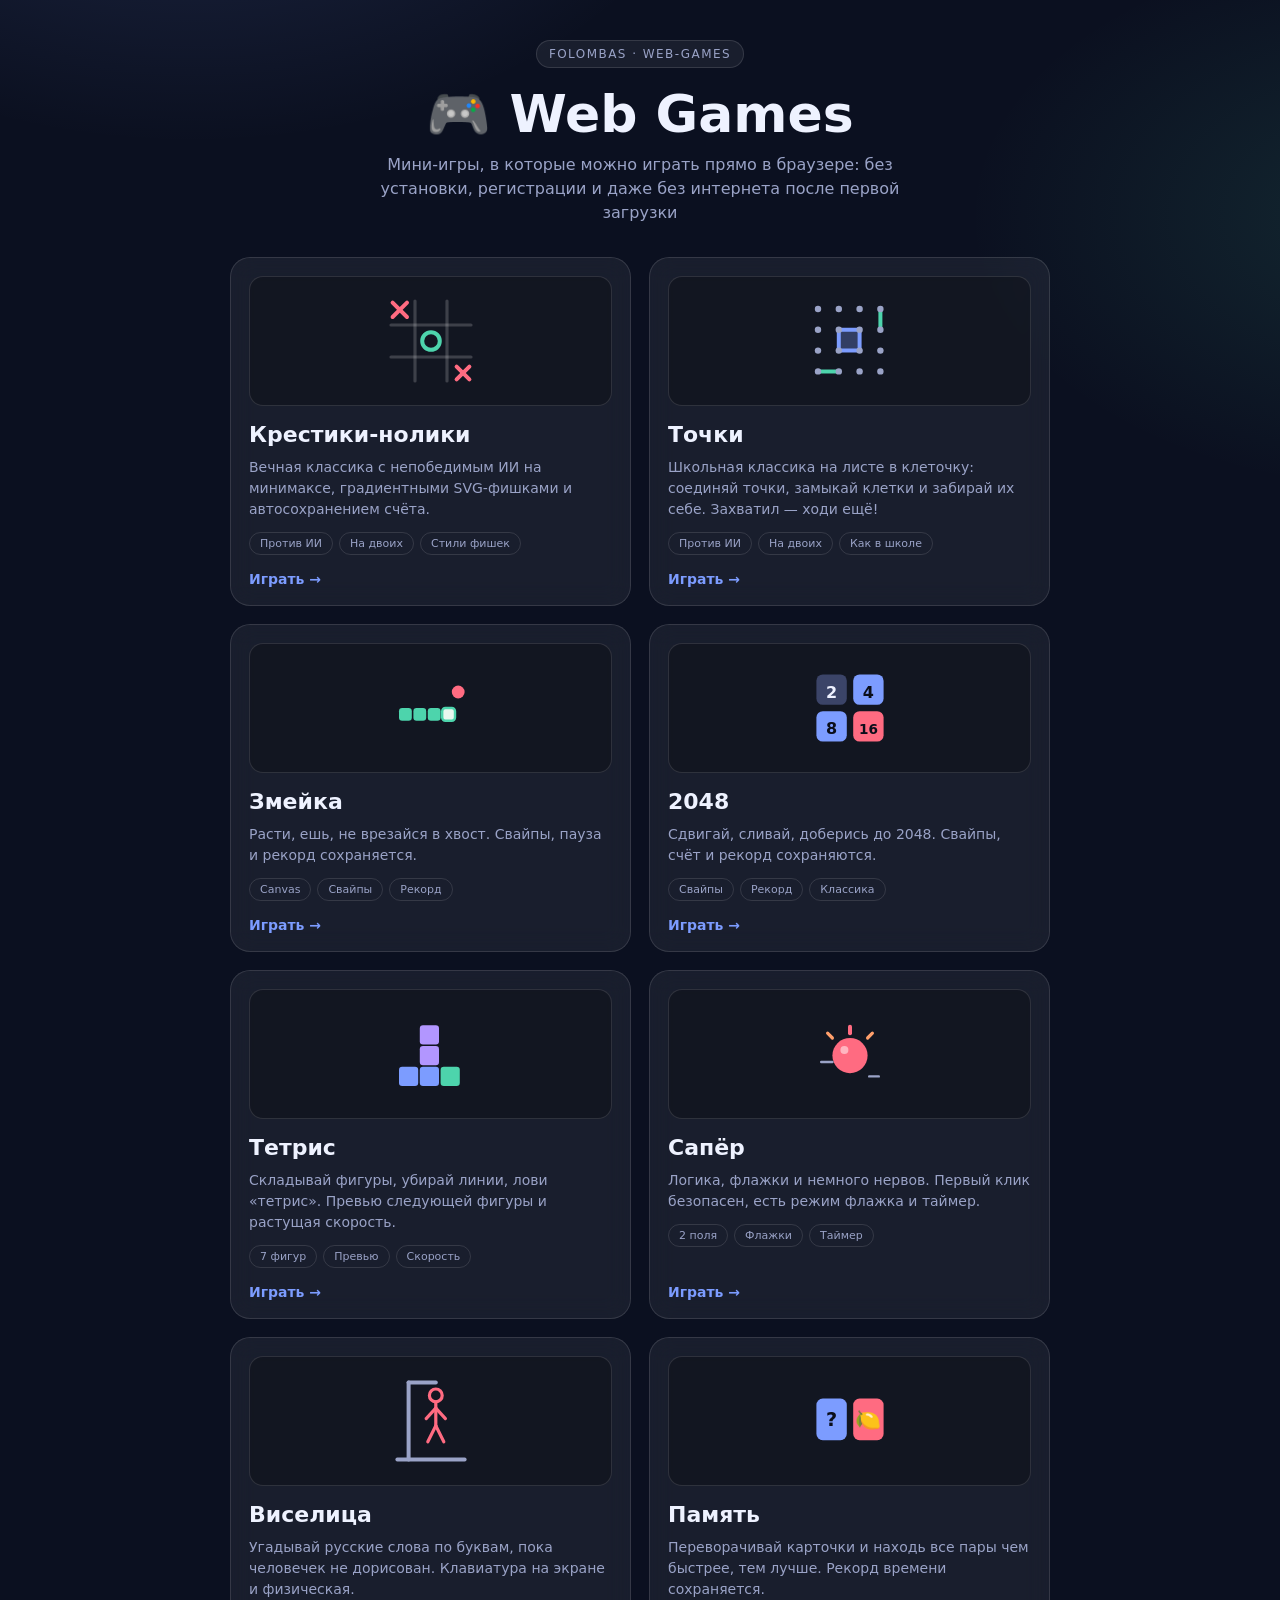
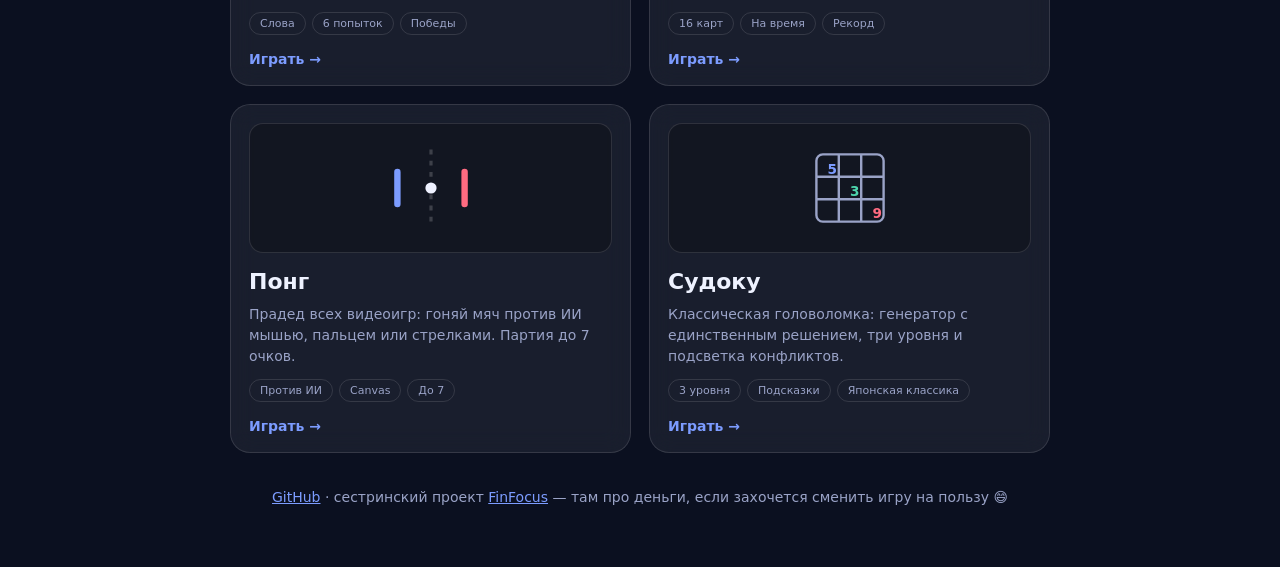
==== index.html @ eaa2ab0a "Feat(lobby): add Memory/Pong/Sudoku cards, drop «soon»" ====
<!doctype html>
<html lang="ru">
<head>
  <meta charset="utf-8" />
  <meta name="viewport" content="width=device-width, initial-scale=1" />
  <title>Web Games — коллекция мини-игр</title>
  <meta name="description" content="Лобби коллекции веб-игр: крестики-нолики с непобедимым ИИ и школьная классика «Точки». Без установки и регистрации." />
  <link rel="canonical" href="https://folombas.github.io/web-games/" />
  <link rel="icon" href="data:image/svg+xml,<svg xmlns=%27http://www.w3.org/2000/svg%27 viewBox=%270 0 100 100%27><text y=%27.9em%27 font-size=%2790%27>🎮</text></svg>" />
  <link rel="stylesheet" href="styles.css" />
</head>
<body>
  <a class="skip-link" href="#main">Перейти к содержимому</a>
  <main class="app" id="main">
    <header class="app__header">
      <span class="app__badge">folombas · web-games</span>
      <h1 class="app__title">🎮 Web Games</h1>
      <p class="app__subtitle">Мини-игры, в которые можно играть прямо в браузере: без установки, регистрации и даже без интернета после первой загрузки</p>
    </header>

    <section class="cards" aria-label="Игры коллекции">
      <a class="card card--playable" href="tic-tac-toe/">
        <div class="card__preview">
          <svg viewBox="0 0 120 120" class="preview-svg" aria-hidden="true">
            <line x1="40" y1="10" x2="40" y2="110" stroke="rgba(255,255,255,0.18)" stroke-width="4" stroke-linecap="round"/>
            <line x1="80" y1="10" x2="80" y2="110" stroke="rgba(255,255,255,0.18)" stroke-width="4" stroke-linecap="round"/>
            <line x1="10" y1="40" x2="110" y2="40" stroke="rgba(255,255,255,0.18)" stroke-width="4" stroke-linecap="round"/>
            <line x1="10" y1="80" x2="110" y2="80" stroke="rgba(255,255,255,0.18)" stroke-width="4" stroke-linecap="round"/>
            <g stroke="#ff6b81" stroke-width="5" stroke-linecap="round">
              <line x1="12" y1="12" x2="30" y2="30"/>
              <line x1="30" y1="12" x2="12" y2="30"/>
            </g>
            <circle cx="60" cy="60" r="11" stroke="#4dd4ac" stroke-width="5" fill="none"/>
            <g stroke="#ff6b81" stroke-width="5" stroke-linecap="round">
              <line x1="92" y1="92" x2="108" y2="108"/>
              <line x1="108" y1="92" x2="92" y2="108"/>
            </g>
          </svg>
        </div>
        <h2 class="card__title">Крестики-нолики</h2>
        <p class="card__desc">Вечная классика с непобедимым ИИ на минимаксе, градиентными SVG-фишками и автосохранением счёта.</p>
        <ul class="card__tags"><li>Против ИИ</li><li>На двоих</li><li>Стили фишек</li></ul>
        <span class="card__cta">Играть →</span>
      </a>

      <a class="card card--playable" href="dots/">
        <div class="card__preview">
          <svg viewBox="0 0 120 120" class="preview-svg" aria-hidden="true">
            <rect x="47" y="47" width="26" height="26" rx="5" fill="rgba(124,156,255,0.30)"/>
            <g stroke="#7c9cff" stroke-width="5" stroke-linecap="round">
              <line x1="46" y1="46" x2="72" y2="46"/>
              <line x1="46" y1="72" x2="72" y2="72"/>
              <line x1="46" y1="46" x2="46" y2="72"/>
              <line x1="72" y1="46" x2="72" y2="72"/>
            </g>
            <g stroke="#4dd4ac" stroke-width="5" stroke-linecap="round">
              <line x1="98" y1="20" x2="98" y2="46"/>
              <line x1="20" y1="98" x2="46" y2="98"/>
            </g>
            <g fill="#9aa3c7">
              <circle cx="20" cy="20" r="4"/><circle cx="46" cy="20" r="4"/><circle cx="72" cy="20" r="4"/><circle cx="98" cy="20" r="4"/>
              <circle cx="20" cy="46" r="4"/><circle cx="46" cy="46" r="4"/><circle cx="72" cy="46" r="4"/><circle cx="98" cy="46" r="4"/>
              <circle cx="20" cy="72" r="4"/><circle cx="46" cy="72" r="4"/><circle cx="72" cy="72" r="4"/><circle cx="98" cy="72" r="4"/>
              <circle cx="20" cy="98" r="4"/><circle cx="46" cy="98" r="4"/><circle cx="72" cy="98" r="4"/><circle cx="98" cy="98" r="4"/>
            </g>
          </svg>
        </div>
        <h2 class="card__title">Точки</h2>
        <p class="card__desc">Школьная классика на листе в клеточку: соединяй точки, замыкай клетки и забирай их себе. Захватил — ходи ещё!</p>
        <ul class="card__tags"><li>Против ИИ</li><li>На двоих</li><li>Как в школе</li></ul>
        <span class="card__cta">Играть →</span>
      </a>

      <a class="card card--playable" href="snake/">
        <div class="card__preview">
          <svg viewBox="0 0 120 120" class="preview-svg" aria-hidden="true">
            <g fill="#4dd4ac"><rect x="20" y="60" width="16" height="16" rx="4"/><rect x="38" y="60" width="16" height="16" rx="4"/><rect x="56" y="60" width="16" height="16" rx="4"/></g>
            <rect x="74" y="60" width="16" height="16" rx="4" fill="#eaf7ef" stroke="#4dd4ac" stroke-width="3"/>
            <circle cx="94" cy="40" r="8" fill="#ff6b81"/>
          </svg>
        </div>
        <h2 class="card__title">Змейка</h2>
        <p class="card__desc">Расти, ешь, не врезайся в хвост. Свайпы, пауза и рекорд сохраняется.</p>
        <ul class="card__tags"><li>Canvas</li><li>Свайпы</li><li>Рекорд</li></ul>
        <span class="card__cta">Играть →</span>
      </a>

      <a class="card card--playable" href="2048/">
        <div class="card__preview">
          <svg viewBox="0 0 120 120" class="preview-svg" aria-hidden="true">
            <rect x="18" y="18" width="38" height="38" rx="8" fill="#3b4468"/><text x="37" y="47" text-anchor="middle" font-size="20" font-weight="800" fill="#eef1ff">2</text>
            <rect x="64" y="18" width="38" height="38" rx="8" fill="#7c9cff"/><text x="83" y="47" text-anchor="middle" font-size="20" font-weight="800" fill="#0b0e1a">4</text>
            <rect x="18" y="64" width="38" height="38" rx="8" fill="#7c9cff"/><text x="37" y="93" text-anchor="middle" font-size="20" font-weight="800" fill="#0b0e1a">8</text>
            <rect x="64" y="64" width="38" height="38" rx="8" fill="#ff6b81"/><text x="83" y="93" text-anchor="middle" font-size="17" font-weight="800" fill="#0b0e1a">16</text>
          </svg>
        </div>
        <h2 class="card__title">2048</h2>
        <p class="card__desc">Сдвигай, сливай, доберись до 2048. Свайпы, счёт и рекорд сохраняются.</p>
        <ul class="card__tags"><li>Свайпы</li><li>Рекорд</li><li>Классика</li></ul>
        <span class="card__cta">Играть →</span>
      </a>

      <a class="card card--playable" href="tetris/">
        <div class="card__preview">
          <svg viewBox="0 0 120 120" class="preview-svg" aria-hidden="true">
            <rect x="20" y="76" width="24" height="24" rx="4" fill="#7c9cff"/><rect x="46" y="76" width="24" height="24" rx="4" fill="#7c9cff"/>
            <rect x="46" y="50" width="24" height="24" rx="4" fill="#b296ff"/><rect x="46" y="24" width="24" height="24" rx="4" fill="#b296ff"/>
            <rect x="72" y="76" width="24" height="24" rx="4" fill="#4dd4ac"/>
          </svg>
        </div>
        <h2 class="card__title">Тетрис</h2>
        <p class="card__desc">Складывай фигуры, убирай линии, лови «тетрис». Превью следующей фигуры и растущая скорость.</p>
        <ul class="card__tags"><li>7 фигур</li><li>Превью</li><li>Скорость</li></ul>
        <span class="card__cta">Играть →</span>
      </a>

      <a class="card card--playable" href="minesweeper/">
        <div class="card__preview">
          <svg viewBox="0 0 120 120" class="preview-svg" aria-hidden="true">
            <circle cx="60" cy="62" r="22" fill="#ff6b81"/><path d="M60 34v-8" stroke="#ff6b81" stroke-width="5" stroke-linecap="round"/>
            <path d="M38 40l-6-6M82 40l6-6" stroke="#ff9f6b" stroke-width="4" stroke-linecap="round"/>
            <circle cx="53" cy="55" r="5" fill="#ffffff" opacity="0.5"/>
            <path d="M24 70h14M84 88h12" stroke="#9aa3c7" stroke-width="3" stroke-linecap="round"/>
          </svg>
        </div>
        <h2 class="card__title">Сапёр</h2>
        <p class="card__desc">Логика, флажки и немного нервов. Первый клик безопасен, есть режим флажка и таймер.</p>
        <ul class="card__tags"><li>2 поля</li><li>Флажки</li><li>Таймер</li></ul>
        <span class="card__cta">Играть →</span>
      </a>

      <a class="card card--playable" href="hangman/">
        <div class="card__preview">
          <svg viewBox="0 0 120 120" class="preview-svg" aria-hidden="true">
            <g stroke="#9aa3c7" stroke-width="5" stroke-linecap="round">
              <line x1="18" y1="108" x2="102" y2="108"/>
              <line x1="32" y1="108" x2="32" y2="12"/>
              <line x1="32" y1="12" x2="66" y2="12"/>
            </g>
            <circle cx="66" cy="28" r="8" fill="none" stroke="#ff6b81" stroke-width="4"/>
            <line x1="66" y1="36" x2="66" y2="66" stroke="#ff6b81" stroke-width="4" stroke-linecap="round"/>
            <line x1="66" y1="44" x2="54" y2="57" stroke="#ff6b81" stroke-width="4" stroke-linecap="round"/>
            <line x1="66" y1="44" x2="78" y2="57" stroke="#ff6b81" stroke-width="4" stroke-linecap="round"/>
            <line x1="66" y1="66" x2="56" y2="86" stroke="#ff6b81" stroke-width="4" stroke-linecap="round"/>
            <line x1="66" y1="66" x2="76" y2="86" stroke="#ff6b81" stroke-width="4" stroke-linecap="round"/>
          </svg>
        </div>
        <h2 class="card__title">Виселица</h2>
        <p class="card__desc">Угадывай русские слова по буквам, пока человечек не дорисован. Клавиатура на экране и физическая.</p>
        <ul class="card__tags"><li>Слова</li><li>6 попыток</li><li>Победы</li></ul>
        <span class="card__cta">Играть →</span>
      </a>

      <a class="card card--playable" href="memory/">
        <div class="card__preview">
          <svg viewBox="0 0 120 120" class="preview-svg" aria-hidden="true">
            <rect x="18" y="32" width="38" height="52" rx="8" fill="#7c9cff"/>
            <text x="37" y="66" text-anchor="middle" font-size="24" font-weight="800" fill="#0b0e1a">?</text>
            <rect x="64" y="32" width="38" height="52" rx="8" fill="#ff6b81"/>
            <text x="83" y="67" text-anchor="middle" font-size="26">🍋</text>
          </svg>
        </div>
        <h2 class="card__title">Память</h2>
        <p class="card__desc">Переворачивай карточки и находь все пары чем быстрее, тем лучше. Рекорд времени сохраняется.</p>
        <ul class="card__tags"><li>16 карт</li><li>На время</li><li>Рекорд</li></ul>
        <span class="card__cta">Играть →</span>
      </a>

      <a class="card card--playable" href="pong/">
        <div class="card__preview">
          <svg viewBox="0 0 120 120" class="preview-svg" aria-hidden="true">
            <line x1="60" y1="12" x2="60" y2="108" stroke="rgba(255,255,255,0.18)" stroke-width="4" stroke-dasharray="6 8"/>
            <rect x="14" y="36" width="8" height="48" rx="4" fill="#7c9cff"/>
            <rect x="98" y="36" width="8" height="48" rx="4" fill="#ff6b81"/>
            <circle cx="60" cy="60" r="7" fill="#eef1ff"/>
          </svg>
        </div>
        <h2 class="card__title">Понг</h2>
        <p class="card__desc">Прадед всех видеоигр: гоняй мяч против ИИ мышью, пальцем или стрелками. Партия до 7 очков.</p>
        <ul class="card__tags"><li>Против ИИ</li><li>Canvas</li><li>До 7</li></ul>
        <span class="card__cta">Играть →</span>
      </a>

      <a class="card card--playable" href="sudoku/">
        <div class="card__preview">
          <svg viewBox="0 0 120 120" class="preview-svg" aria-hidden="true">
            <g fill="none" stroke="#9aa3c7" stroke-width="3">
              <rect x="18" y="18" width="84" height="84" rx="8"/>
              <line x1="46" y1="18" x2="46" y2="102"/><line x1="74" y1="18" x2="74" y2="102"/>
              <line x1="18" y1="46" x2="102" y2="46"/><line x1="18" y1="74" x2="102" y2="74"/>
            </g>
            <text x="32" y="42" font-size="17" font-weight="800" fill="#7c9cff">5</text>
            <text x="60" y="70" font-size="17" font-weight="800" fill="#4dd4ac">3</text>
            <text x="88" y="97" font-size="17" font-weight="800" fill="#ff6b81">9</text>
          </svg>
        </div>
        <h2 class="card__title">Судоку</h2>
        <p class="card__desc">Классическая головоломка: генератор с единственным решением, три уровня и подсветка конфликтов.</p>
        <ul class="card__tags"><li>3 уровня</li><li>Подсказки</li><li>Японская классика</li></ul>
        <span class="card__cta">Играть →</span>
      </a>
    </section>

    <footer class="app__footer">
      <p><a href="https://github.com/Folombas/web-games">GitHub</a> · сестринский проект <a href="https://github.com/Folombas/FinFocus">FinFocus</a> — там про деньги, если захочется сменить игру на пользу 😄</p>
    </footer>
  </main>
</body>
</html>
---- styles.css ----
:root {
  --bg: #0b1020;
  --panel: rgba(255, 255, 255, 0.06);
  --border: rgba(255, 255, 255, 0.12);
  --text: #eef2ff;
  --muted: #9aa3c7;
  --accent: #7c9cff;
}

* { box-sizing: border-box; }
html, body { margin: 0; }

body {
  min-height: 100vh;
  font-family: system-ui, "Segoe UI", Roboto, "Helvetica Neue", Arial, sans-serif;
  color: var(--text);
  background:
    radial-gradient(900px 600px at 15% -10%, rgba(124, 156, 255, 0.18), transparent 60%),
    radial-gradient(800px 500px at 110% 10%, rgba(77, 212, 172, 0.12), transparent 55%),
    var(--bg);
}

.app { max-width: 860px; margin: 0 auto; padding: 40px 20px 48px; }
.app__header { text-align: center; margin-bottom: 32px; }
.app__badge {
  display: inline-block; font-size: 12px; letter-spacing: 0.12em; text-transform: uppercase;
  color: var(--muted); border: 1px solid var(--border); padding: 6px 12px; border-radius: 999px;
  background: var(--panel);
}
.app__title { font-size: clamp(34px, 6vw, 52px); margin: 16px 0 8px; }
.app__subtitle { margin: 0 auto; color: var(--muted); line-height: 1.5; max-width: 560px; }

.cards { display: grid; grid-template-columns: repeat(2, 1fr); gap: 18px; }

.card {
  position: relative; display: flex; flex-direction: column; gap: 10px;
  background: var(--panel); border: 1px solid var(--border); border-radius: 20px;
  padding: 18px; text-decoration: none; color: inherit;
  backdrop-filter: blur(12px); transition: transform 0.2s, border-color 0.2s, background 0.2s;
}
.card--playable:hover { transform: translateY(-4px); border-color: rgba(124, 156, 255, 0.6); background: rgba(255, 255, 255, 0.09); }

.card__preview {
  height: 130px; display: flex; align-items: center; justify-content: center;
  background: rgba(0, 0, 0, 0.25); border: 1px solid var(--border); border-radius: 14px; overflow: hidden;
}
.preview-svg { width: 96px; height: 96px; }
.card__title { margin: 6px 0 0; font-size: 22px; }
.card__desc { margin: 0; color: var(--muted); font-size: 14px; line-height: 1.5; }

.card__tags { list-style: none; display: flex; gap: 6px; padding: 0; margin: 2px 0 0; flex-wrap: wrap; }
.card__tags li {
  font-size: 11px; padding: 4px 10px; border: 1px solid var(--border);
  border-radius: 999px; color: var(--muted);
}

.card__cta { margin-top: auto; padding-top: 6px; color: var(--accent); font-weight: 600; font-size: 14px; }

.app__footer { text-align: center; margin-top: 36px; color: var(--muted); font-size: 14px; }
.app__footer a { color: var(--accent); }

@media (max-width: 640px) {
  .cards { grid-template-columns: 1fr; }
}

@media (prefers-reduced-motion: reduce) {
  * { animation: none !important; transition: none !important; }
}

.skip-link {
  position: absolute; left: 16px; top: -56px; z-index: 100;
  background: var(--accent); color: #0b1020; padding: 10px 16px;
  border-radius: 12px; font-weight: 600; text-decoration: none; transition: top 0.2s;
}
.skip-link:not(:focus):not(:focus-visible) { top: -56px; }
.skip-link:focus, .skip-link:focus-visible { top: 16px; }
:focus-visible { outline: 2px solid var(--accent); outline-offset: 2px; }
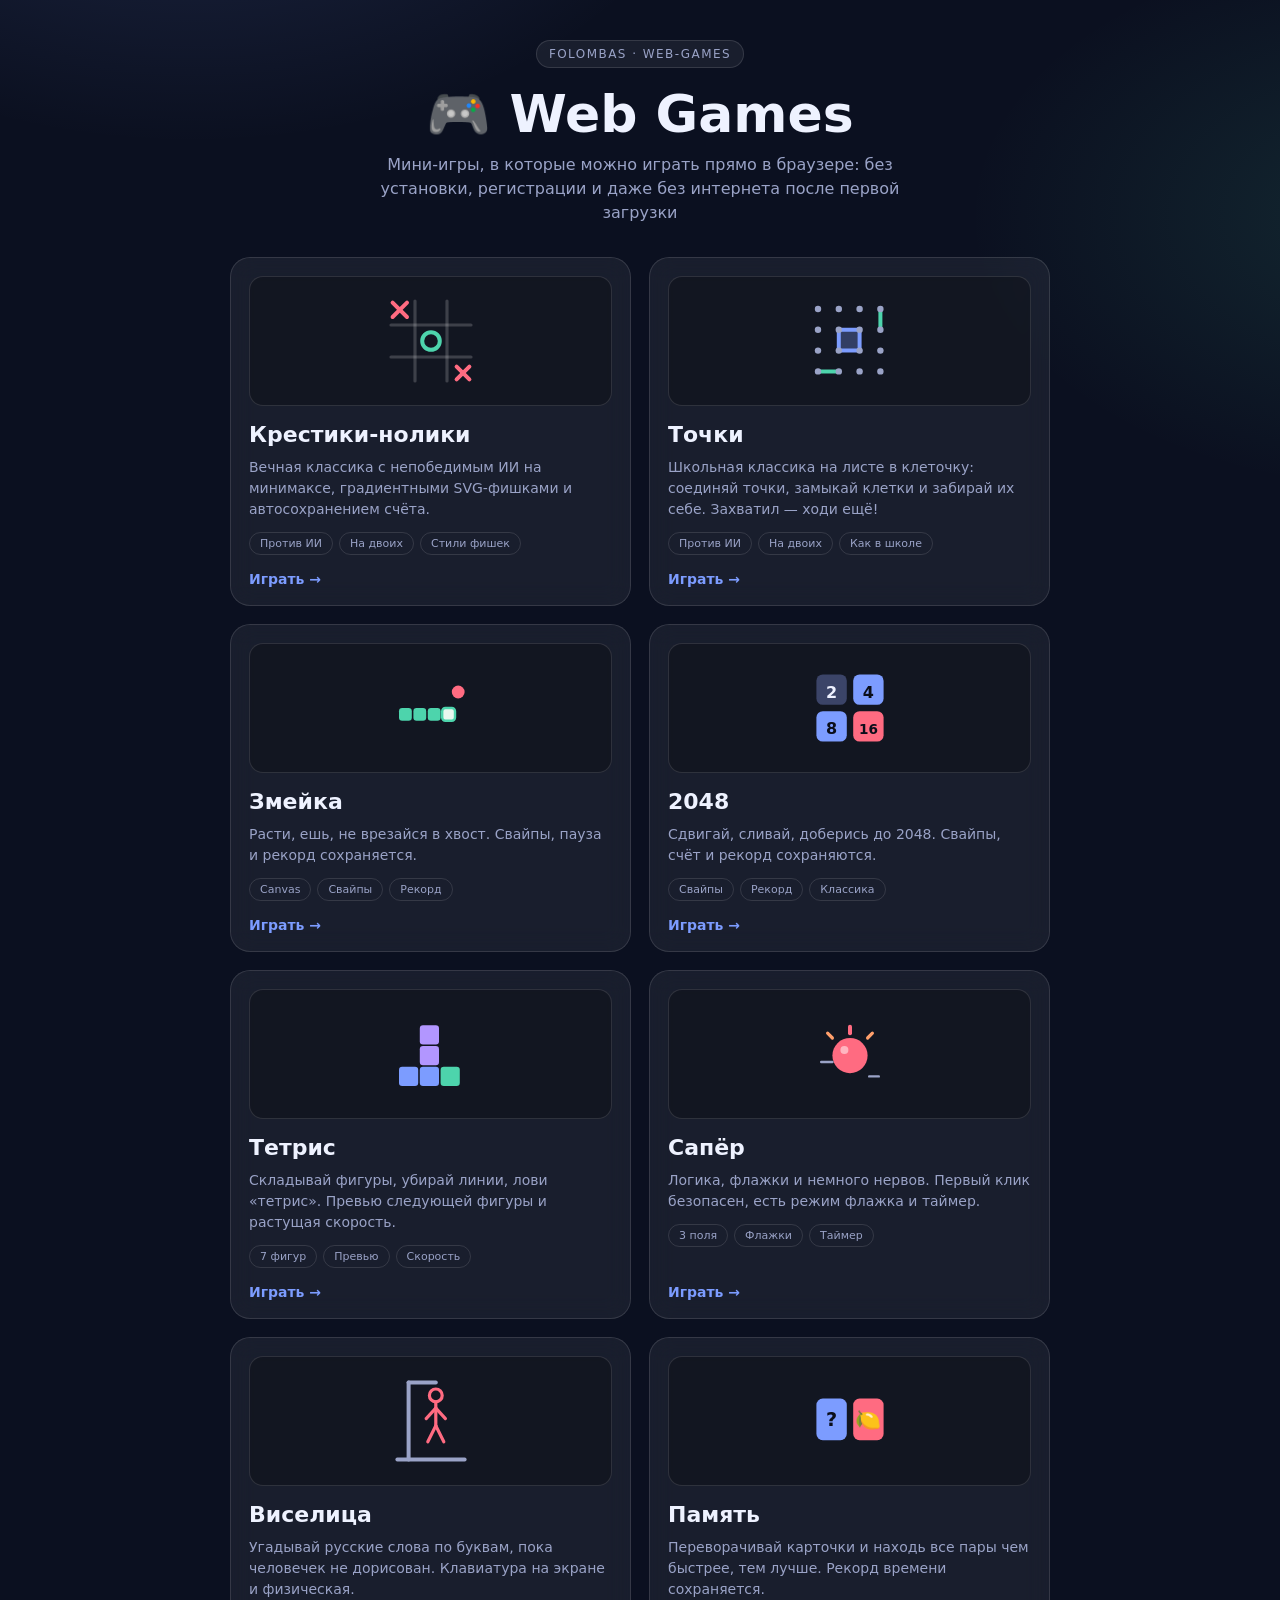
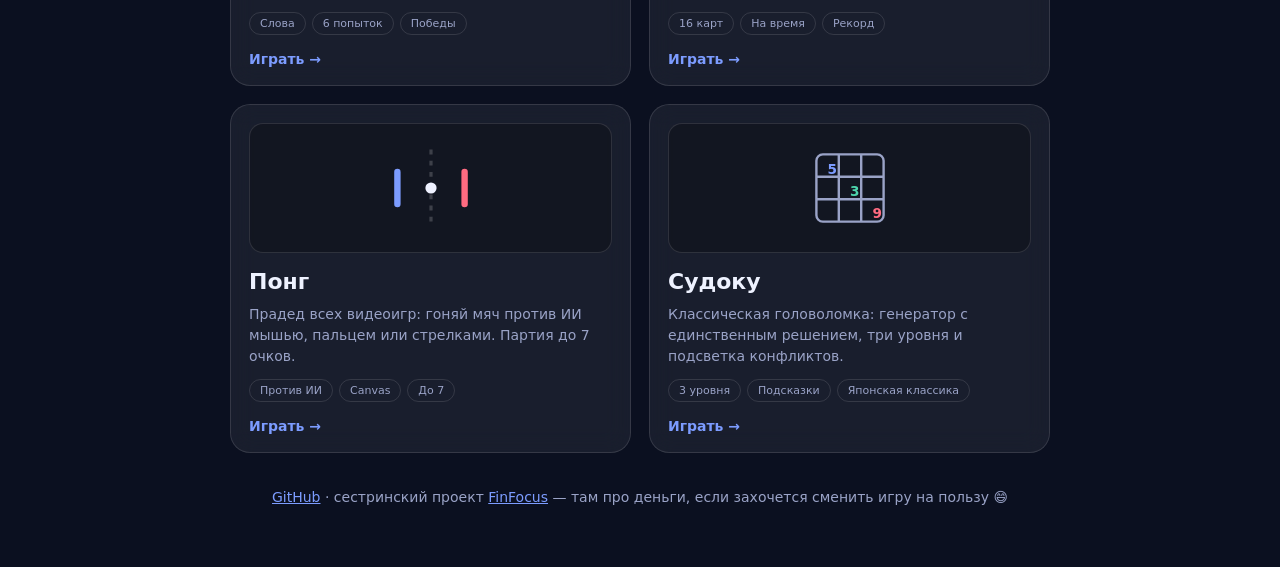
==== commit 3fcf4fe4: "Fix(lobby): update minesweeper card tags after new difficulty levels" ====
--- a/index.html
+++ b/index.html
@@ -125,7 +125,7 @@
         </div>
         <h2 class="card__title">Сапёр</h2>
         <p class="card__desc">Логика, флажки и немного нервов. Первый клик безопасен, есть режим флажка и таймер.</p>
-        <ul class="card__tags"><li>2 поля</li><li>Флажки</li><li>Таймер</li></ul>
+        <ul class="card__tags"><li>3 поля</li><li>Флажки</li><li>Таймер</li></ul>
         <span class="card__cta">Играть →</span>
       </a>
 
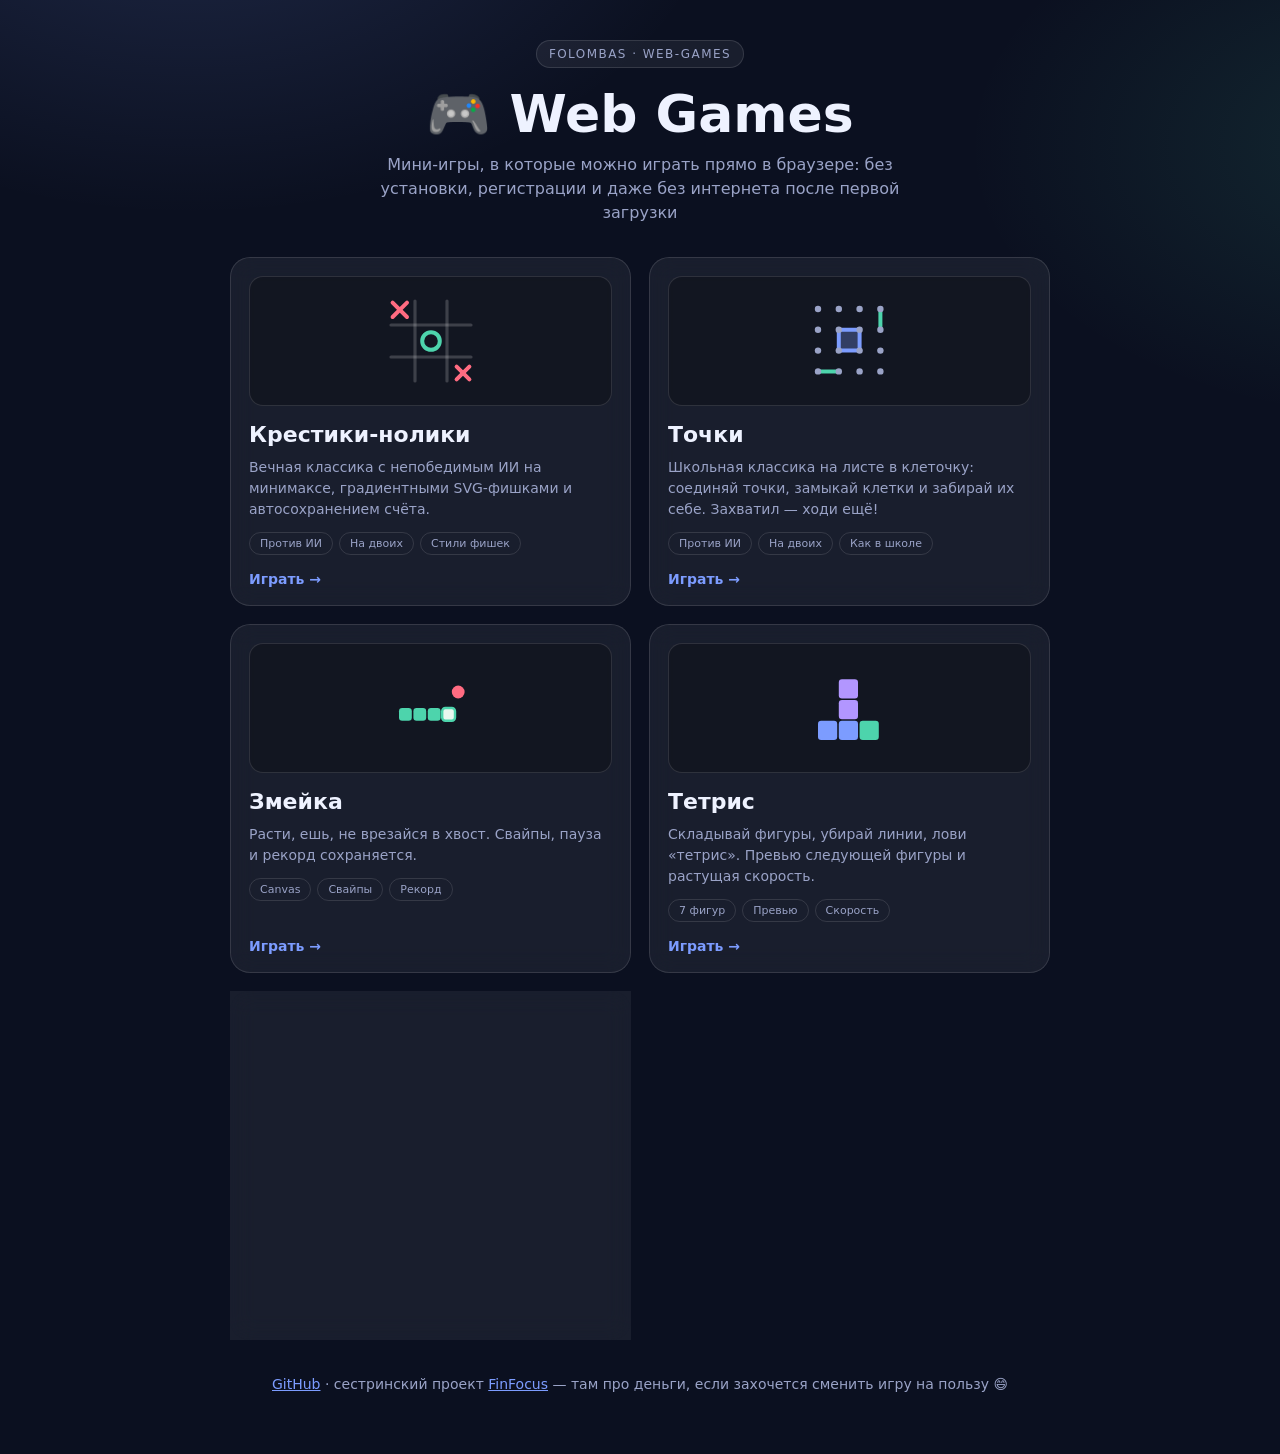
==== commit b973307c: "Chore: remove 2048, minesweeper, hangman, memory, pong" ====
--- a/index.html
+++ b/index.html
@@ -6,7 +6,7 @@
   <title>Web Games — коллекция мини-игр</title>
   <meta name="description" content="Лобби коллекции веб-игр: крестики-нолики с непобедимым ИИ и школьная классика «Точки». Без установки и регистрации." />
   <link rel="canonical" href="https://folombas.github.io/web-games/" />
-  <link rel="icon" href="data:image/svg+xml,<svg xmlns=%27http://www.w3.org/2000/svg%27 viewBox=%270 0 100 100%27><text y=%27.9em%27 font-size=%2790%27>🎮</text></svg>" />
+  <link rel="icon" href="/web-games/favicon.svg" />
   <link rel="stylesheet" href="styles.css" />
 </head>
 <body>
@@ -85,20 +85,6 @@
         <span class="card__cta">Играть →</span>
       </a>
 
-      <a class="card card--playable" href="2048/">
-        <div class="card__preview">
-          <svg viewBox="0 0 120 120" class="preview-svg" aria-hidden="true">
-            <rect x="18" y="18" width="38" height="38" rx="8" fill="#3b4468"/><text x="37" y="47" text-anchor="middle" font-size="20" font-weight="800" fill="#eef1ff">2</text>
-            <rect x="64" y="18" width="38" height="38" rx="8" fill="#7c9cff"/><text x="83" y="47" text-anchor="middle" font-size="20" font-weight="800" fill="#0b0e1a">4</text>
-            <rect x="18" y="64" width="38" height="38" rx="8" fill="#7c9cff"/><text x="37" y="93" text-anchor="middle" font-size="20" font-weight="800" fill="#0b0e1a">8</text>
-            <rect x="64" y="64" width="38" height="38" rx="8" fill="#ff6b81"/><text x="83" y="93" text-anchor="middle" font-size="17" font-weight="800" fill="#0b0e1a">16</text>
-          </svg>
-        </div>
-        <h2 class="card__title">2048</h2>
-        <p class="card__desc">Сдвигай, сливай, доберись до 2048. Свайпы, счёт и рекорд сохраняются.</p>
-        <ul class="card__tags"><li>Свайпы</li><li>Рекорд</li><li>Классика</li></ul>
-        <span class="card__cta">Играть →</span>
-      </a>
 
       <a class="card card--playable" href="tetris/">
         <div class="card__preview">
@@ -114,72 +100,9 @@
         <span class="card__cta">Играть →</span>
       </a>
 
-      <a class="card card--playable" href="minesweeper/">
-        <div class="card__preview">
-          <svg viewBox="0 0 120 120" class="preview-svg" aria-hidden="true">
-            <circle cx="60" cy="62" r="22" fill="#ff6b81"/><path d="M60 34v-8" stroke="#ff6b81" stroke-width="5" stroke-linecap="round"/>
-            <path d="M38 40l-6-6M82 40l6-6" stroke="#ff9f6b" stroke-width="4" stroke-linecap="round"/>
-            <circle cx="53" cy="55" r="5" fill="#ffffff" opacity="0.5"/>
-            <path d="M24 70h14M84 88h12" stroke="#9aa3c7" stroke-width="3" stroke-linecap="round"/>
-          </svg>
-        </div>
-        <h2 class="card__title">Сапёр</h2>
-        <p class="card__desc">Логика, флажки и немного нервов. Первый клик безопасен, есть режим флажка и таймер.</p>
-        <ul class="card__tags"><li>3 поля</li><li>Флажки</li><li>Таймер</li></ul>
-        <span class="card__cta">Играть →</span>
-      </a>
 
-      <a class="card card--playable" href="hangman/">
-        <div class="card__preview">
-          <svg viewBox="0 0 120 120" class="preview-svg" aria-hidden="true">
-            <g stroke="#9aa3c7" stroke-width="5" stroke-linecap="round">
-              <line x1="18" y1="108" x2="102" y2="108"/>
-              <line x1="32" y1="108" x2="32" y2="12"/>
-              <line x1="32" y1="12" x2="66" y2="12"/>
-            </g>
-            <circle cx="66" cy="28" r="8" fill="none" stroke="#ff6b81" stroke-width="4"/>
-            <line x1="66" y1="36" x2="66" y2="66" stroke="#ff6b81" stroke-width="4" stroke-linecap="round"/>
-            <line x1="66" y1="44" x2="54" y2="57" stroke="#ff6b81" stroke-width="4" stroke-linecap="round"/>
-            <line x1="66" y1="44" x2="78" y2="57" stroke="#ff6b81" stroke-width="4" stroke-linecap="round"/>
-            <line x1="66" y1="66" x2="56" y2="86" stroke="#ff6b81" stroke-width="4" stroke-linecap="round"/>
-            <line x1="66" y1="66" x2="76" y2="86" stroke="#ff6b81" stroke-width="4" stroke-linecap="round"/>
-          </svg>
-        </div>
-        <h2 class="card__title">Виселица</h2>
-        <p class="card__desc">Угадывай русские слова по буквам, пока человечек не дорисован. Клавиатура на экране и физическая.</p>
-        <ul class="card__tags"><li>Слова</li><li>6 попыток</li><li>Победы</li></ul>
-        <span class="card__cta">Играть →</span>
-      </a>
 
-      <a class="card card--playable" href="memory/">
-        <div class="card__preview">
-          <svg viewBox="0 0 120 120" class="preview-svg" aria-hidden="true">
-            <rect x="18" y="32" width="38" height="52" rx="8" fill="#7c9cff"/>
-            <text x="37" y="66" text-anchor="middle" font-size="24" font-weight="800" fill="#0b0e1a">?</text>
-            <rect x="64" y="32" width="38" height="52" rx="8" fill="#ff6b81"/>
-            <text x="83" y="67" text-anchor="middle" font-size="26">🍋</text>
-          </svg>
-        </div>
-        <h2 class="card__title">Память</h2>
-        <p class="card__desc">Переворачивай карточки и находь все пары чем быстрее, тем лучше. Рекорд времени сохраняется.</p>
-        <ul class="card__tags"><li>16 карт</li><li>На время</li><li>Рекорд</li></ul>
-        <span class="card__cta">Играть →</span>
-      </a>
 
-      <a class="card card--playable" href="pong/">
-        <div class="card__preview">
-          <svg viewBox="0 0 120 120" class="preview-svg" aria-hidden="true">
-            <line x1="60" y1="12" x2="60" y2="108" stroke="rgba(255,255,255,0.18)" stroke-width="4" stroke-dasharray="6 8"/>
-            <rect x="14" y="36" width="8" height="48" rx="4" fill="#7c9cff"/>
-            <rect x="98" y="36" width="8" height="48" rx="4" fill="#ff6b81"/>
-            <circle cx="60" cy="60" r="7" fill="#eef1ff"/>
-          </svg>
-        </div>
-        <h2 class="card__title">Понг</h2>
-        <p class="card__desc">Прадед всех видеоигр: гоняй мяч против ИИ мышью, пальцем или стрелками. Партия до 7 очков.</p>
-        <ul class="card__tags"><li>Против ИИ</li><li>Canvas</li><li>До 7</li></ul>
-        <span class="card__cta">Играть →</span>
-      </a>
 
       <a class="card card--playable" href="sudoku/">
         <div class="card__preview">
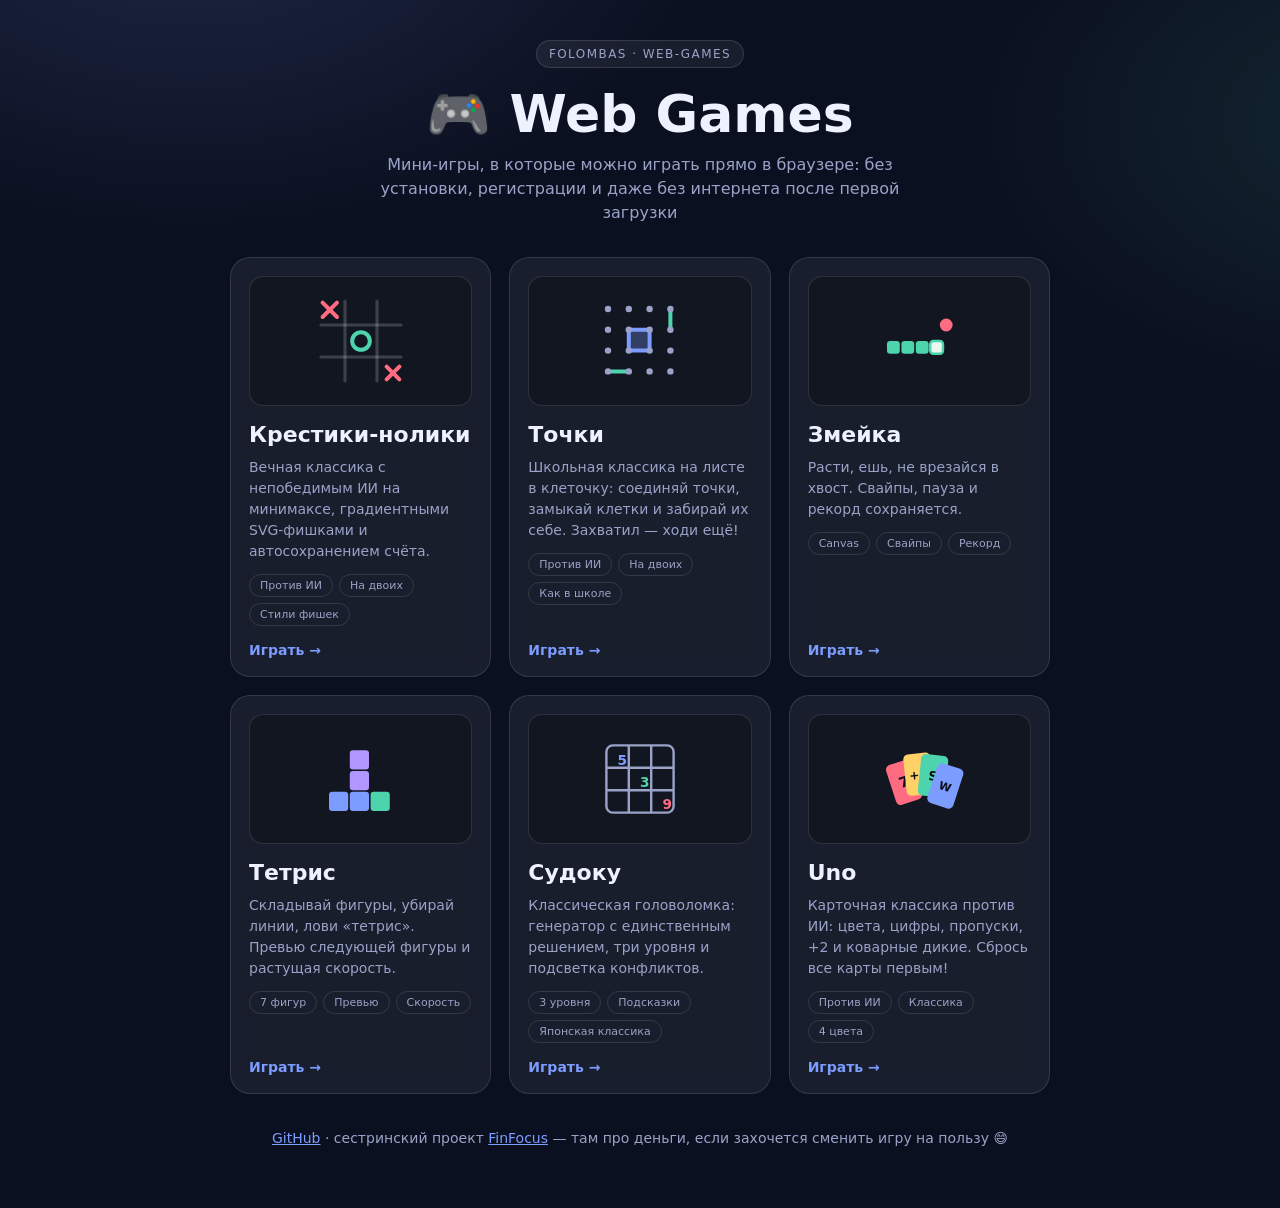
==== commit 26c0badc: "Refactor: responsive lobby grid, design tokens, relative favicon path" ====
--- a/index.html
+++ b/index.html
@@ -6,7 +6,7 @@
   <title>Web Games — коллекция мини-игр</title>
   <meta name="description" content="Лобби коллекции веб-игр: крестики-нолики с непобедимым ИИ и школьная классика «Точки». Без установки и регистрации." />
   <link rel="canonical" href="https://folombas.github.io/web-games/" />
-  <link rel="icon" href="/web-games/favicon.svg" />
+  <link rel="icon" href="favicon.svg" />
   <link rel="stylesheet" href="styles.css" />
 </head>
 <body>
@@ -122,6 +122,21 @@
         <ul class="card__tags"><li>3 уровня</li><li>Подсказки</li><li>Японская классика</li></ul>
         <span class="card__cta">Играть →</span>
       </a>
+      <a class="card card--playable" href="uno/">
+        <div class="card__preview">
+          <svg viewBox="0 0 120 120" class="preview-svg" aria-hidden="true">
+            <g transform="rotate(-18 60 60)"><rect x="24" y="32" width="34" height="52" rx="6" fill="#ff6b81"/><text x="41" y="64" text-anchor="middle" font-size="18" font-weight="800" fill="#0b0e1a">7</text></g>
+            <g transform="rotate(-6 60 60)"><rect x="43" y="28" width="34" height="52" rx="6" fill="#ffd166"/><text x="60" y="60" text-anchor="middle" font-size="15" font-weight="800" fill="#0b0e1a">+2</text></g>
+            <g transform="rotate(6 60 60)"><rect x="60" y="28" width="34" height="52" rx="6" fill="#4dd4ac"/><text x="77" y="60" text-anchor="middle" font-size="16" font-weight="800" fill="#0b0e1a">S</text></g>
+            <g transform="rotate(18 60 60)"><rect x="77" y="32" width="34" height="52" rx="6" fill="#7c9cff"/><text x="94" y="64" text-anchor="middle" font-size="14" font-weight="800" fill="#0b0e1a">W</text></g>
+          </svg>
+        </div>
+        <h2 class="card__title">Uno</h2>
+        <p class="card__desc">Карточная классика против ИИ: цвета, цифры, пропуски, +2 и коварные дикие. Сбрось все карты первым!</p>
+        <ul class="card__tags"><li>Против ИИ</li><li>Классика</li><li>4 цвета</li></ul>
+        <span class="card__cta">Играть →</span>
+      </a>
+
     </section>
 
     <footer class="app__footer">
--- a/styles.css
+++ b/styles.css
@@ -5,6 +5,8 @@
   --text: #eef2ff;
   --muted: #9aa3c7;
   --accent: #7c9cff;
+  --accent-2: #4dd4ac;
+  --shadow: 0 12px 28px rgba(0, 0, 0, 0.35);
 }
 
 * { box-sizing: border-box; }
@@ -30,7 +32,7 @@
 .app__title { font-size: clamp(34px, 6vw, 52px); margin: 16px 0 8px; }
 .app__subtitle { margin: 0 auto; color: var(--muted); line-height: 1.5; max-width: 560px; }
 
-.cards { display: grid; grid-template-columns: repeat(2, 1fr); gap: 18px; }
+.cards { display: grid; grid-template-columns: repeat(auto-fill, minmax(240px, 1fr)); gap: 18px; }
 
 .card {
   position: relative; display: flex; flex-direction: column; gap: 10px;
@@ -38,7 +40,7 @@
   padding: 18px; text-decoration: none; color: inherit;
   backdrop-filter: blur(12px); transition: transform 0.2s, border-color 0.2s, background 0.2s;
 }
-.card--playable:hover { transform: translateY(-4px); border-color: rgba(124, 156, 255, 0.6); background: rgba(255, 255, 255, 0.09); }
+.card--playable:hover { transform: translateY(-4px); box-shadow: var(--shadow); border-color: rgba(124, 156, 255, 0.6); background: rgba(255, 255, 255, 0.09); }
 
 .card__preview {
   height: 130px; display: flex; align-items: center; justify-content: center;
